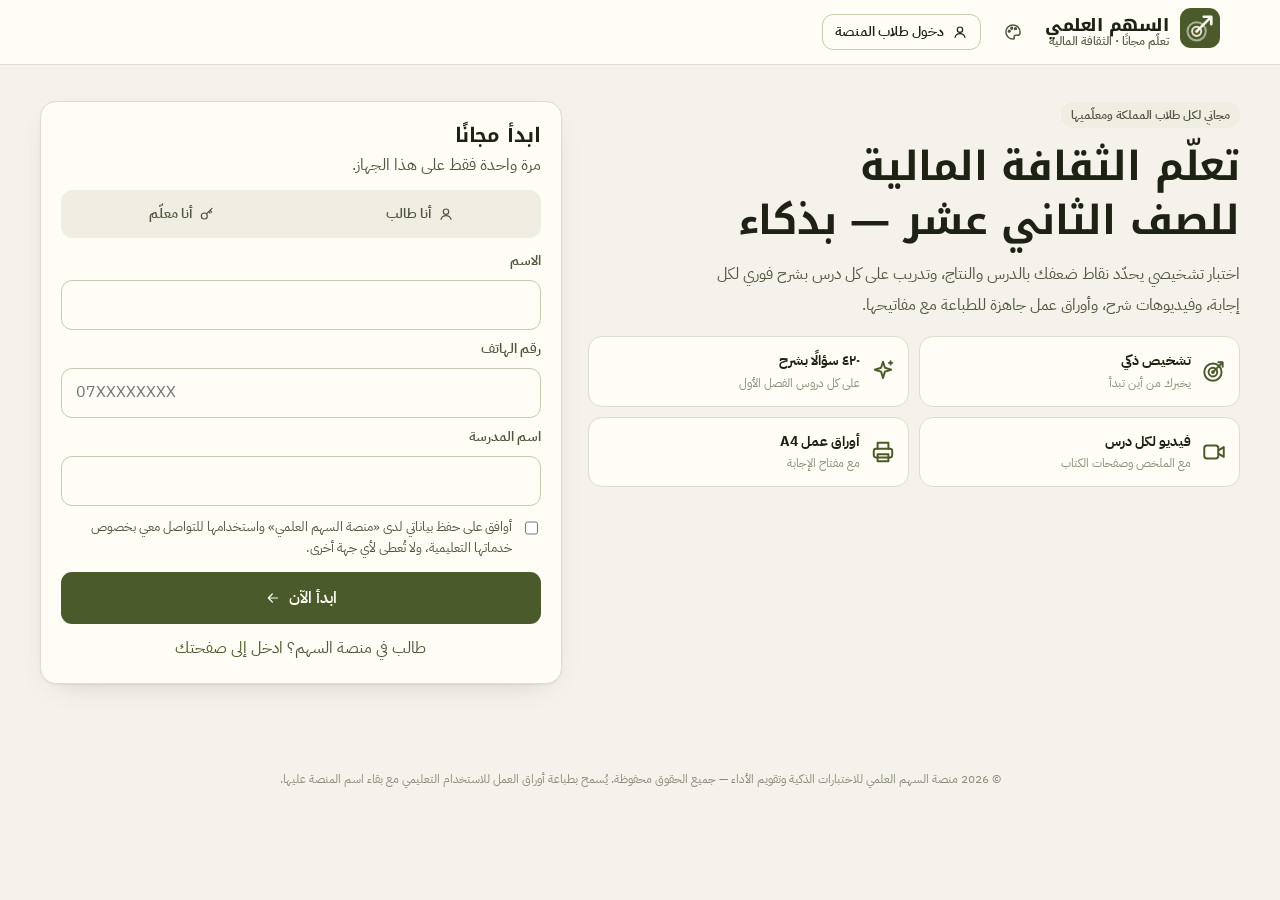
==== learn.html @ 31724e99 "Add files via upload" ====
<!DOCTYPE html>
<html lang="ar" dir="rtl" data-skin="olive">
<head>
<meta charset="utf-8">
<meta http-equiv="Cache-Control" content="no-cache, must-revalidate">
<meta name="viewport" content="width=device-width, initial-scale=1, viewport-fit=cover">
<meta name="theme-color" content="#3d4a22">
<meta name="description" content="تعلّم الثقافة المالية للصف الثاني عشر مجانًا: اختبار تشخيصي ذكي، تدريب على كل درس بشرح فوري، فيديوهات، وأوراق عمل للطباعة — منصة السهم العلمي.">
<title>تعلّم مجانًا — الثقافة المالية | منصة السهم العلمي</title>
<link rel="manifest" href="manifest.webmanifest">
<link rel="icon" href="assets/icon.svg?v=3.9.2" type="image/svg+xml">
<link rel="preconnect" href="https://fonts.googleapis.com">
<link rel="preconnect" href="https://fonts.gstatic.com" crossorigin>
<link href="https://fonts.googleapis.com/css2?family=IBM+Plex+Sans+Arabic:wght@400;500;600;700&family=Noto+Kufi+Arabic:wght@600;700;800&family=Amiri:wght@700&display=swap" rel="stylesheet">
<link rel="stylesheet" href="assets/brand.css?v=3.9.2">
<link rel="stylesheet" href="assets/learn.css?v=3.9.2">
</head>
<body>
  <header class="appbar"><div class="container">
    <a class="brand" href="#" id="lnHome"><span data-logo></span><span class="wm"><b>السهم العلمي</b><span>تعلّم مجانًا · الثقافة المالية</span></span></a>
    <div class="who hide" id="lnWho"><b id="lnName">—</b><span class="pill" id="lnRole"></span></div>
    <button class="iconbtn" id="lnSkin" title="المظهر" aria-label="تغيير المظهر"><i data-ic="palette"></i></button>
    <a class="btn outline sm hide-sm" href="index.html"><i data-ic="user" class="sm"></i>دخول طلاب المنصة</a>
  </div></header>
  <main class="dash container" id="ln"></main>
  <footer class="ln-foot"><div class="container">© <span id="lnYr"></span> منصة السهم العلمي للاختبارات الذكية وتقويم الأداء — جميع الحقوق محفوظة. يُسمح بطباعة أوراق العمل للاستخدام التعليمي مع بقاء اسم المنصة عليها.</div></footer>

<script src="assets/config.js?v=3.9.2"></script>
<script src="assets/icons.js?v=3.9.2"></script>
<script src="assets/common.js?v=3.9.2"></script>
<script src="assets/print-pro.js?v=3.9.2"></script>
<script src="assets/learn-records.js?v=3.9.2"></script>
<script src="assets/learn.js?v=3.9.2"></script>
</body>
</html>
---- assets/brand.css ----
/* =====================================================================
   منصة السهم العلمي للاختبارات الذكية وتقويم الأداء — نظام التصميم
   السمات: white (رسمي أبيض) · navy (كحلي) · olive (زيتي) · night (ليلي)
   ===================================================================== */
:root, :root[data-skin="white"]{
  --bg:#f6f5f1; --bg-2:#efede6; --surface:#ffffff; --surface-2:#f3f1ec; --line:#e3dfd6; --line-2:#d3cec2;
  --ink:#141820; --ink-2:#4b5361; --ink-3:#868d98;
  --accent:#16325a; --accent-2:#22477c; --accent-ink:#ffffff; --accent-soft:#e7ecf4; --accent-line:#c5d1e3;
  --gold:#a3742a; --gold-soft:#f5ecdc;
  --hero:#16325a; --hero-ink:#ffffff; --hero-2:#1f3f6d;
  --ok:#2c6a3b; --ok-bg:#e5f0e6; --warn:#946414; --warn-bg:#f7eedb; --danger:#a1302a; --danger-bg:#f8e6e4;
  --l1:#a1302a; --l1-bg:#f8e6e4; --l2:#946414; --l2-bg:#f7eedb; --l3:#22477c; --l3-bg:#e7ecf4; --l4:#2c6a3b; --l4-bg:#e5f0e6;
  /* جسور لملف app.css القديم */
  --brand:var(--accent); --brand-2:var(--accent-2); --brand-ink:var(--accent-ink); --brand-soft:var(--accent-soft);
  --sh:0 1px 2px rgba(20,24,32,.05), 0 10px 30px -18px rgba(20,24,32,.25);
  --sh-lg:0 24px 60px -24px rgba(20,24,32,.35);
  --r:16px; --r-sm:11px; --r-xs:8px;
  --f-body:"IBM Plex Sans Arabic", system-ui, -apple-system, "Segoe UI", sans-serif;
  --f-disp:"Noto Kufi Arabic", "IBM Plex Sans Arabic", sans-serif;
  --f-serif:"Amiri", "Noto Naskh Arabic", serif;
  --safe-b: env(safe-area-inset-bottom, 0px);
  color-scheme: light;
}
:root[data-skin="navy"]{
  --bg:#f3f0e8; --bg-2:#e9e4d8; --surface:#fffdf8; --surface-2:#f1ece1; --line:#e0d9c8; --line-2:#cfc6b1;
  --ink:#101826; --ink-2:#47505f; --ink-3:#858b93;
  --accent:#0d2340; --accent-2:#173661; --accent-ink:#fffaf0; --accent-soft:#e4e8ef; --accent-line:#c2cad8;
  --gold:#b3842f; --gold-soft:#f4e9d2; --hero:#0d2340; --hero-ink:#fffaf0; --hero-2:#173661;
  --l3:#173661; --l3-bg:#e4e8ef;
}
:root[data-skin="olive"]{
  --bg:#f4f2ea; --bg-2:#ebe8dc; --surface:#fffdf6; --surface-2:#f0ede2; --line:#e1dccb; --line-2:#cec7b1;
  --ink:#1d2214; --ink-2:#51573f; --ink-3:#8a8e7b;
  --accent:#4b5a2a; --accent-2:#5f7135; --accent-ink:#fbfaf2; --accent-soft:#e9ecda; --accent-line:#cdd4b2;
  --gold:#a57a2b; --gold-soft:#f3ead6; --hero:#3d4a22; --hero-ink:#fbfaf2; --hero-2:#4b5a2a;
  --l3:#4b6a8a; --l3-bg:#e6edf3; --l4:#4b5a2a; --l4-bg:#e9ecda;
}
:root[data-skin="night"]{
  --bg:#0e1113; --bg-2:#131719; --surface:#171b1e; --surface-2:#1e2326; --line:#2a3034; --line-2:#363d42;
  --ink:#ebe8e1; --ink-2:#a9a8a0; --ink-3:#73766f;
  --accent:#b9c37f; --accent-2:#cbd396; --accent-ink:#171a0d; --accent-soft:#252a1c; --accent-line:#3c4429;
  --gold:#d2a95b; --gold-soft:#2a2316; --hero:#171b1e; --hero-ink:#ebe8e1; --hero-2:#1e2326;
  --ok:#86c08f; --ok-bg:#16241a; --warn:#e0b45c; --warn-bg:#2a2214; --danger:#e48a80; --danger-bg:#2c1716;
  --l1:#e48a80; --l1-bg:#2c1716; --l2:#e0b45c; --l2-bg:#2a2214; --l3:#8fb3e0; --l3-bg:#162130; --l4:#86c08f; --l4-bg:#16241a;
  --sh:0 1px 2px rgba(0,0,0,.4), 0 10px 30px -18px rgba(0,0,0,.7); --sh-lg:0 24px 60px -24px rgba(0,0,0,.8);
  color-scheme: dark;
}

/* ---------- أساس ---------- */
*{box-sizing:border-box;-webkit-tap-highlight-color:transparent}
html{scroll-behavior:smooth}
html,body{margin:0;padding:0}
body{font-family:var(--f-body);background:var(--bg);color:var(--ink);font-size:15.5px;line-height:1.7;
  overflow-x:hidden;-webkit-font-smoothing:antialiased;text-rendering:optimizeLegibility}
button,input,select,textarea{font:inherit;color:inherit}
button{cursor:pointer;border:0;background:none}
button:disabled{opacity:.55;cursor:not-allowed}
h1,h2,h3,h4{margin:0;line-height:1.35;font-family:var(--f-disp);font-weight:700;letter-spacing:-.005em}
p{margin:0}
a{color:var(--accent);text-decoration:none}
a:hover{text-decoration:underline}
:focus-visible{outline:2.5px solid var(--gold);outline-offset:2px;border-radius:6px}
::selection{background:var(--accent);color:var(--accent-ink)}
.hide{display:none!important}
.mono,.num{font-variant-numeric:tabular-nums;font-feature-settings:"tnum"}
.muted{color:var(--ink-2)} .faint{color:var(--ink-3)} .tiny{font-size:12.5px;color:var(--ink-2)}
.row{display:flex;align-items:center;gap:10px} .wrap{flex-wrap:wrap} .grow{flex:1;min-width:0} .sp{justify-content:space-between}
.stack{display:grid;gap:12px}
.container{width:100%;max-width:1200px;margin-inline:auto;padding-inline:20px}
.ic{width:20px;height:20px;flex:none;stroke:currentColor;fill:none;stroke-width:1.8;stroke-linecap:round;stroke-linejoin:round}
.ic.lg{width:26px;height:26px} .ic.sm{width:16px;height:16px}
.sr{position:absolute;width:1px;height:1px;overflow:hidden;clip:rect(0 0 0 0)}

/* ---------- الشعار ---------- */
.brand{display:flex;align-items:center;gap:11px;color:inherit;text-decoration:none!important}
.brand .mark{width:40px;height:40px;flex:none}
.brand .wm{display:flex;flex-direction:column;line-height:1.2}
.brand .wm b{font-family:var(--f-disp);font-size:17px;font-weight:800;letter-spacing:-.01em}
.brand .wm span{font-size:11.5px;color:var(--ink-2);font-weight:500}
.mark .m-bg{fill:var(--accent)} .mark .m-fg{stroke:var(--accent-ink)} .mark .m-dot{fill:var(--gold)}

/* ---------- أزرار وحقول ---------- */
.btn{display:inline-flex;align-items:center;justify-content:center;gap:8px;min-height:44px;padding:0 18px;border-radius:var(--r-sm);
  font-weight:600;font-size:15px;border:1px solid transparent;transition:background .15s,border-color .15s,transform .08s,box-shadow .15s;
  text-decoration:none!important;white-space:nowrap}
.btn:active:not(:disabled){transform:translateY(1px)}
.btn.primary{background:var(--accent);color:var(--accent-ink)}
.btn.primary:hover:not(:disabled){background:var(--accent-2)}
.btn.gold{background:var(--gold);color:#fff}
.btn.outline{border-color:var(--line-2);background:var(--surface);color:var(--ink)}
.btn.outline:hover{border-color:var(--accent);color:var(--accent)}
.btn.ghost{color:var(--ink-2)} .btn.ghost:hover{background:var(--surface-2);color:var(--ink)}
.btn.danger{background:var(--danger);color:#fff}
.btn.lg{min-height:52px;font-size:16px;padding:0 24px}
.btn.sm{min-height:36px;font-size:13.5px;padding:0 12px}
.btn.block{width:100%}
.btn .spin{width:18px;height:18px;border-radius:50%;border:2px solid currentColor;border-inline-end-color:transparent;animation:spin .7s linear infinite}
@keyframes spin{to{transform:rotate(360deg)}}
.iconbtn{width:40px;height:40px;border-radius:12px;display:grid;place-items:center;color:var(--ink-2);flex:none;border:1px solid transparent}
.iconbtn:hover{background:var(--surface-2);color:var(--ink);border-color:var(--line)}

.field{display:grid;gap:7px}
.field>span,.lbl{font-size:13.5px;font-weight:600;color:var(--ink-2)}
.input{width:100%;min-height:50px;border:1.5px solid var(--line-2);background:var(--surface);border-radius:var(--r-sm);padding:0 14px;
  font-size:16px;transition:border-color .15s, box-shadow .15s;outline:none;appearance:none}
.input:focus{border-color:var(--accent);box-shadow:0 0 0 4px var(--accent-soft)}
.input.bad{border-color:var(--danger);box-shadow:0 0 0 4px var(--danger-bg)}
select.input{background-image:url("data:image/svg+xml,%3Csvg xmlns='http://www.w3.org/2000/svg' width='12' height='12' viewBox='0 0 24 24' fill='none' stroke='%23888' stroke-width='2.5' stroke-linecap='round'%3E%3Cpath d='m6 9 6 6 6-6'/%3E%3C/svg%3E");
  background-position:left 12px center;background-repeat:no-repeat;padding-left:30px}
.err{background:var(--danger-bg);color:var(--danger);border-radius:var(--r-sm);padding:10px 14px;font-size:14px;font-weight:500;display:flex;gap:8px;align-items:flex-start}

.card{background:var(--surface);border:1px solid var(--line);border-radius:var(--r);box-shadow:var(--sh)}
.card.pad{padding:20px}
.pill{display:inline-flex;align-items:center;gap:6px;font-size:12px;font-weight:600;border-radius:999px;padding:3px 10px;background:var(--surface-2);color:var(--ink-2);white-space:nowrap}
.pill.open{background:var(--ok-bg);color:var(--ok)} .pill.open::before{content:"";width:7px;height:7px;border-radius:50%;background:currentColor;animation:pulse 1.6s infinite}
.pill.soon{background:var(--accent-soft);color:var(--accent)} .pill.ended{background:var(--surface-2);color:var(--ink-3)}
.pill.warn{background:var(--warn-bg);color:var(--warn)}
@keyframes pulse{0%,100%{opacity:1}50%{opacity:.35}}
.bar{height:7px;border-radius:99px;background:var(--surface-2);overflow:hidden}
.bar>i{display:block;height:100%;background:var(--accent);border-radius:inherit;transition:width .5s cubic-bezier(.2,.8,.2,1)}
.eyebrow{display:inline-flex;align-items:center;gap:8px;font-size:12.5px;font-weight:700;letter-spacing:.02em;color:var(--gold);text-transform:none}
.eyebrow::before{content:"";width:18px;height:2px;background:currentColor}

/* ---------- شريط الموقع ---------- */
.site-nav{position:sticky;top:0;z-index:60;background:color-mix(in srgb,var(--bg) 86%,transparent);
  backdrop-filter:saturate(1.4) blur(12px);-webkit-backdrop-filter:saturate(1.4) blur(12px);border-bottom:1px solid transparent;transition:border-color .2s}
.site-nav.scrolled{border-bottom-color:var(--line)}
.site-nav .container{display:flex;align-items:center;gap:18px;height:70px}
.site-nav nav{display:flex;gap:4px;margin-inline-start:18px}
.site-nav nav a{color:var(--ink-2);font-weight:500;font-size:14.5px;padding:8px 12px;border-radius:9px;text-decoration:none}
.site-nav nav a:hover{color:var(--ink);background:var(--surface-2)}
.site-nav .end{margin-inline-start:auto;display:flex;align-items:center;gap:8px}
@media (max-width:860px){.site-nav nav{display:none}.site-nav .hide-sm{display:none}}

/* ---------- البطل ---------- */
.hero{position:relative;overflow:hidden;padding:56px 0 72px}
.hero::before{content:"";position:absolute;inset:0;pointer-events:none;
  background-image:linear-gradient(var(--line) 1px,transparent 1px),linear-gradient(90deg,var(--line) 1px,transparent 1px);
  background-size:56px 56px;mask-image:radial-gradient(ellipse 70% 60% at 70% 30%,#000 30%,transparent 75%);
  -webkit-mask-image:radial-gradient(ellipse 70% 60% at 70% 30%,#000 30%,transparent 75%);opacity:.7}
.hero .container{position:relative;display:grid;grid-template-columns:1.12fr .88fr;gap:56px;align-items:center}
.hero h1{font-size:clamp(30px,4.4vw,52px);line-height:1.22;font-weight:800;margin:14px 0 18px}
.hero h1 em{font-style:normal;color:var(--accent);position:relative;white-space:nowrap}
.hero h1 em::after{content:"";position:absolute;inset-inline:0;bottom:.06em;height:.22em;background:var(--gold-soft);z-index:-1;border-radius:3px}
.hero .lead{font-size:17.5px;color:var(--ink-2);max-width:560px;line-height:1.85}
.hero .trust{display:flex;flex-wrap:wrap;gap:10px 22px;margin-top:28px}
.hero .trust div{display:flex;align-items:center;gap:9px;font-size:14px;font-weight:600;color:var(--ink)}
.hero .trust .ic{color:var(--gold)}
.hero .cta{display:flex;gap:10px;flex-wrap:wrap;margin-top:30px}
@media (max-width:960px){.hero .container{grid-template-columns:1fr;gap:36px}.hero{padding:28px 0 48px}}

/* ---------- بوابة الدخول ---------- */
.portal{position:relative;background:var(--surface);border:1px solid var(--line);border-radius:22px;box-shadow:var(--sh-lg);padding:28px;overflow:hidden}
.portal::before{content:"";position:absolute;inset-inline:0;top:0;height:4px;background:linear-gradient(90deg,var(--accent) 0 70%,var(--gold) 70% 100%)}
.portal .p-head{display:flex;align-items:center;gap:12px;margin-bottom:20px}
.portal .p-head .badge{width:46px;height:46px;border-radius:13px;display:grid;place-items:center;background:var(--accent-soft);color:var(--accent)}
.portal h2{font-size:21px}
.portal form{display:grid;gap:16px}
.seg{display:grid;grid-template-columns:1fr 1fr;background:var(--surface-2);border-radius:12px;padding:4px;gap:4px;margin-bottom:20px}
.seg a,.seg button{display:flex;align-items:center;justify-content:center;gap:7px;min-height:40px;border-radius:9px;font-weight:600;font-size:14px;color:var(--ink-2);text-decoration:none!important}
.seg .on{background:var(--surface);color:var(--ink);box-shadow:var(--sh)}
.nid-wrap{position:relative}
.nid-wrap .input{font-size:21px;letter-spacing:.14em;text-align:center;font-weight:600;padding-inline:48px}
.nid-wrap .count{position:absolute;inset-inline-start:12px;top:50%;transform:translateY(-50%);font-size:12px;font-weight:700;color:var(--ink-3);
  background:var(--surface-2);border-radius:8px;padding:3px 7px}
.nid-wrap .tick{position:absolute;inset-inline-end:14px;top:50%;transform:translateY(-50%) scale(.6);opacity:0;color:var(--ok);transition:.2s}
.nid-wrap.full .tick{opacity:1;transform:translateY(-50%) scale(1)}
.nid-wrap.full .count{color:var(--ok);background:var(--ok-bg)}
.dob{display:grid;grid-template-columns:.8fr 1.5fr 1fr;gap:8px}
.check{display:flex;align-items:center;gap:9px;font-size:14px;color:var(--ink-2);cursor:pointer;user-select:none}
.check input{width:18px;height:18px;accent-color:var(--accent)}
.shake{animation:shake .42s}
@keyframes shake{20%,60%{transform:translateX(-7px)}40%,80%{transform:translateX(7px)}}
.welcome{text-align:center;padding:26px 6px}
.welcome .ok{width:72px;height:72px;border-radius:50%;margin:0 auto 14px;display:grid;place-items:center;background:var(--ok-bg);color:var(--ok);animation:pop .45s cubic-bezier(.2,1.4,.4,1)}
@keyframes pop{from{transform:scale(.4);opacity:0}}
.step-dots{display:flex;gap:6px;justify-content:center;margin-top:16px}
.step-dots i{width:22px;height:4px;border-radius:9px;background:var(--line-2)} .step-dots i.on{background:var(--accent)}

/* ---------- أقسام الموقع ---------- */
.sec{padding:76px 0}
.sec.alt{background:var(--bg-2);border-block:1px solid var(--line)}
.sec-head{max-width:640px;margin-bottom:38px}
.sec-head h2{font-size:clamp(24px,3vw,34px);margin:10px 0 10px}
.sec-head p{color:var(--ink-2);font-size:16.5px}
.steps{display:grid;grid-template-columns:repeat(3,1fr);gap:18px;counter-reset:st}
.steps .card{padding:24px;position:relative}
.steps .card::before{counter-increment:st;content:counter(st,arabic-indic);font-family:var(--f-disp);font-weight:800;font-size:44px;line-height:1;color:var(--accent-soft);
  position:absolute;inset-inline-end:20px;top:16px}
.steps h3{font-size:17px;margin:14px 0 6px} .steps p{color:var(--ink-2);font-size:14.5px}
.feat{display:grid;grid-template-columns:repeat(3,1fr);gap:1px;background:var(--line);border:1px solid var(--line);border-radius:var(--r);overflow:hidden}
.feat>div{background:var(--surface);padding:26px}
.feat h3{font-size:16.5px;margin:14px 0 6px} .feat p{color:var(--ink-2);font-size:14.5px}
.ibox{width:44px;height:44px;border-radius:12px;display:grid;place-items:center;background:var(--accent-soft);color:var(--accent)}
.ibox.gold{background:var(--gold-soft);color:var(--gold)}
@media (max-width:900px){.steps,.feat{grid-template-columns:1fr}}
.band{background:var(--hero);color:var(--hero-ink);border-radius:24px;padding:44px;display:grid;grid-template-columns:1.3fr .7fr;gap:30px;align-items:center;position:relative;overflow:hidden}
.band::after{content:"";position:absolute;inset-inline-start:-80px;bottom:-120px;width:340px;height:340px;border-radius:50%;border:1.5px solid color-mix(in srgb,var(--hero-ink) 18%,transparent);
  box-shadow:0 0 0 46px color-mix(in srgb,var(--hero-ink) 5%,transparent),0 0 0 92px color-mix(in srgb,var(--hero-ink) 3%,transparent)}
.band h2{font-size:clamp(22px,2.6vw,30px);color:var(--hero-ink)}
.band p{opacity:.82;margin-top:10px}
.band ul{list-style:none;padding:0;margin:18px 0 0;display:grid;gap:8px;grid-template-columns:1fr 1fr}
.band li{display:flex;gap:8px;align-items:center;font-size:14.5px}
.band li .ic{color:var(--gold)}
.band .btn{position:relative;z-index:1}
@media (max-width:860px){.band{grid-template-columns:1fr;padding:30px}.band ul{grid-template-columns:1fr}}
.site-foot{padding:40px 0 calc(28px + var(--safe-b));border-top:1px solid var(--line);margin-top:76px}
.site-foot .container{display:flex;flex-wrap:wrap;gap:20px 40px;align-items:flex-start;justify-content:space-between}
.site-foot .cols{display:flex;gap:44px;flex-wrap:wrap;font-size:14px}
.site-foot .cols b{display:block;font-size:13px;color:var(--ink-3);margin-bottom:8px;font-weight:600}
.site-foot .cols a,.site-foot .cols span{display:block;color:var(--ink-2);margin-bottom:4px}
.site-foot .copy{width:100%;font-size:12.5px;color:var(--ink-3);border-top:1px solid var(--line);padding-top:16px;margin-top:6px}

/* ---------- لوحة الطالب ---------- */
.appbar{position:sticky;top:0;z-index:50;background:var(--surface);border-bottom:1px solid var(--line)}
.appbar .container{display:flex;align-items:center;gap:12px;height:64px}
.appbar .who{display:flex;align-items:center;gap:10px;margin-inline-start:auto;padding:5px 6px 5px 12px;border-radius:999px;border:1px solid var(--line)}
.avatar{width:32px;height:32px;border-radius:50%;display:grid;place-items:center;background:var(--accent);color:var(--accent-ink);font-weight:700;font-family:var(--f-disp);font-size:14px}
.appbar .who b{font-size:14px;max-width:180px;overflow:hidden;text-overflow:ellipsis;white-space:nowrap}
@media (max-width:640px){.appbar .who b{display:none}.appbar .who{padding:4px}}
.dash{padding:26px 0 calc(60px + var(--safe-b))}
.greet{background:var(--hero);color:var(--hero-ink);border-radius:22px;padding:28px;position:relative;overflow:hidden}
.greet::after{content:"";position:absolute;inset-inline-start:-60px;top:-90px;width:300px;height:300px;border-radius:50%;
  border:1.5px solid color-mix(in srgb,var(--hero-ink) 16%,transparent);box-shadow:0 0 0 40px color-mix(in srgb,var(--hero-ink) 4%,transparent)}
.greet h1{font-size:clamp(22px,3vw,30px);color:var(--hero-ink)}
.greet .sub{opacity:.8;margin-top:4px;font-size:14.5px}
.kpis{display:grid;grid-template-columns:repeat(4,1fr);gap:12px;margin-top:22px;position:relative;z-index:1}
.kpi{background:color-mix(in srgb,var(--hero-ink) 9%,transparent);border:1px solid color-mix(in srgb,var(--hero-ink) 14%,transparent);border-radius:14px;padding:14px}
.kpi b{display:block;font-family:var(--f-disp);font-size:24px;line-height:1.2}
.kpi span{font-size:12.5px;opacity:.78}
@media (max-width:720px){.kpis{grid-template-columns:1fr 1fr}}
.spot{margin-top:18px;display:grid;grid-template-columns:auto 1fr auto;gap:18px;align-items:center;padding:20px 22px;border-radius:18px;
  background:var(--surface);border:1.5px solid var(--accent);box-shadow:var(--sh)}
.spot .ibox{width:52px;height:52px}
.spot h3{font-size:18px} .spot .meta{display:flex;flex-wrap:wrap;gap:6px 14px;font-size:13.5px;color:var(--ink-2);margin-top:4px}
.spot .cd{font-family:var(--f-disp);font-weight:700;color:var(--accent)}
@media (max-width:640px){.spot{grid-template-columns:1fr}.spot .ibox{display:none}}
.smart{margin-top:18px;display:flex;gap:14px;align-items:flex-start;background:var(--gold-soft);border:1px solid color-mix(in srgb,var(--gold) 30%,transparent);
  border-radius:16px;padding:16px 18px;font-size:14.5px}
.smart .ic{color:var(--gold);margin-top:3px}
.smart b{font-family:var(--f-disp)}
.tiles{display:grid;grid-template-columns:repeat(3,1fr);gap:14px;margin-top:22px}
.tile{text-align:start;background:var(--surface);border:1px solid var(--line);border-radius:18px;padding:20px;display:grid;gap:12px;
  transition:border-color .15s,transform .15s,box-shadow .15s;position:relative;min-height:150px;align-content:start}
.tile:hover{border-color:var(--accent-line);transform:translateY(-2px);box-shadow:var(--sh-lg)}
.tile h3{font-size:16.5px}
.tile p{font-size:13.5px;color:var(--ink-2)}
.tile .cnt{position:absolute;inset-inline-end:18px;top:18px;font-family:var(--f-disp);font-weight:800;font-size:26px;color:var(--ink-3)}
.tile .cnt.hot{color:var(--accent)}
.tile .go{position:absolute;inset-inline-end:18px;bottom:16px;color:var(--ink-3);transition:transform .15s}
.tile:hover .go{transform:translateX(-4px);color:var(--accent)}
@media (max-width:860px){.tiles{grid-template-columns:1fr 1fr}}
@media (max-width:600px){.tiles{gap:10px}.tile{min-height:0;padding:16px;gap:10px}.tile p{font-size:12.5px}.tile h3{font-size:15px}.tile .cnt{font-size:20px;top:14px;inset-inline-end:14px}
  .tile .go{display:none}.hero .lead{font-size:15.5px}.hero .trust{display:none}.dob .input{padding-inline:10px 24px;font-size:15px;background-position:left 8px center}
  .appbar .brand .wm{display:none}.greet{padding:22px}.portal{padding:22px}.sec{padding:52px 0}}
.crumb{display:flex;align-items:center;gap:10px;margin-bottom:18px}
.crumb h2{font-size:22px}
.panel-grid{display:grid;grid-template-columns:repeat(2,1fr);gap:14px}
@media (max-width:760px){.panel-grid{grid-template-columns:1fr}}
.xcard{padding:18px;display:grid;gap:10px}
.xcard .ttl{font-weight:700;font-size:16px;font-family:var(--f-disp)}
.xcard .meta{display:flex;flex-wrap:wrap;gap:6px 14px;font-size:13px;color:var(--ink-2)}
.xcard .meta span{display:inline-flex;align-items:center;gap:5px}
.empty{text-align:center;padding:40px 20px;color:var(--ink-2)}
.empty .ibox{margin:0 auto 12px}
.list{display:grid}
.list .li{display:grid;grid-template-columns:1fr auto;gap:6px 14px;align-items:center;padding:14px 18px;border-bottom:1px solid var(--line)}
.list .li:last-child{border-bottom:0}
.score{font-family:var(--f-disp);font-weight:700;font-size:17px}
.unit{border:1px solid var(--line);border-radius:16px;background:var(--surface);overflow:hidden}
.unit+.unit{margin-top:12px}
.unit summary{list-style:none;cursor:pointer;padding:16px 18px;display:flex;align-items:center;gap:12px}
.unit summary::-webkit-details-marker{display:none}
.unit summary h3{font-size:16px}
.unit[open] summary{border-bottom:1px solid var(--line)}
.unit .oc{display:grid;grid-template-columns:auto 1fr auto;gap:12px;align-items:center;padding:12px 18px;border-bottom:1px solid var(--line);font-size:14px}
.unit .oc:last-child{border-bottom:0}
.lbl-chip{font-size:11.5px;font-weight:700;color:var(--ink-3);background:var(--surface-2);border-radius:7px;padding:2px 7px;font-family:var(--f-body)}
.lv{display:inline-grid;place-items:center;min-width:76px;font-size:12px;font-weight:700;border-radius:8px;padding:4px 8px}
.lv1{background:var(--l1-bg);color:var(--l1)} .lv2{background:var(--l2-bg);color:var(--l2)} .lv3{background:var(--l3-bg);color:var(--l3)} .lv4{background:var(--l4-bg);color:var(--l4)}
.lv0{background:var(--surface-2);color:var(--ink-3)}
.dist{display:flex;height:10px;border-radius:99px;overflow:hidden;background:var(--surface-2);min-width:120px}
.dist i{height:100%} .dist .d1{background:var(--l1)} .dist .d2{background:var(--l2)} .dist .d3{background:var(--l3)} .dist .d4{background:var(--l4)}
.kv{display:grid;grid-template-columns:auto 1fr;gap:10px 22px;font-size:14.5px}
.kv dt{color:var(--ink-3)} .kv dd{margin:0;font-weight:600}
.timeline{position:relative;padding-inline-start:22px}
.timeline::before{content:"";position:absolute;inset-inline-start:6px;top:6px;bottom:6px;width:2px;background:var(--line)}
.timeline .ev{position:relative;padding:0 0 18px}
.timeline .ev::before{content:"";position:absolute;inset-inline-start:-21px;top:7px;width:12px;height:12px;border-radius:50%;background:var(--surface);border:2.5px solid var(--accent)}

/* ---------- السمات ---------- */
.skins{display:grid;grid-template-columns:repeat(2,1fr);gap:10px}
.skin{border:1.5px solid var(--line);border-radius:14px;padding:12px;text-align:start;display:grid;gap:8px;background:var(--surface)}
.skin.on{border-color:var(--accent);box-shadow:0 0 0 3px var(--accent-soft)}
.skin .sw{display:flex;gap:5px} .skin .sw i{width:22px;height:22px;border-radius:7px;border:1px solid rgba(0,0,0,.08)}
.skin b{font-size:14px}

/* ---------- الاختبار ---------- */
.exam-top{position:sticky;top:0;z-index:50;background:var(--surface);border-bottom:1px solid var(--line);padding:10px 0 0}
.exam-top .container{display:flex;align-items:center;gap:14px}
.timer{font-family:var(--f-disp);font-weight:800;font-size:20px;padding:6px 14px;border-radius:12px;background:var(--accent-soft);color:var(--accent);min-width:96px;text-align:center}
.timer.low{background:var(--danger-bg);color:var(--danger);animation:pulse 1s infinite}
.exam-top .bar{height:4px;border-radius:0;margin-top:10px}
.exam-main{max-width:820px;margin-inline:auto;padding:22px 20px calc(60px + var(--safe-b))}
.qcard{padding:26px}
.qnum{font-size:13px;font-weight:700;color:var(--gold);margin-bottom:8px}
.stem{font-size:18.5px;line-height:1.95;font-weight:500;white-space:pre-wrap}
.qimg{max-width:100%;border-radius:12px;margin-top:14px;border:1px solid var(--line)}
.opts{display:grid;gap:10px;margin-top:20px}
.opt{display:flex;gap:14px;align-items:flex-start;text-align:start;padding:14px 16px;border-radius:14px;border:1.5px solid var(--line);background:var(--surface);
  font-size:16px;line-height:1.8;transition:border-color .12s,background .12s;white-space:pre-wrap}
.opt:hover{border-color:var(--accent-line);background:var(--surface-2)}
.opt .L{flex:none;width:32px;height:32px;border-radius:10px;display:grid;place-items:center;font-weight:700;background:var(--surface-2);color:var(--ink-2);font-family:var(--f-disp)}
.opt[aria-checked="true"]{border-color:var(--accent);background:var(--accent-soft)}
.opt[aria-checked="true"] .L{background:var(--accent);color:var(--accent-ink)}
.qnav{display:grid;grid-template-columns:repeat(auto-fill,minmax(42px,1fr));gap:7px}
.qnav button{height:42px;border-radius:10px;border:1.5px solid var(--line);font-weight:600;font-size:14px;background:var(--surface);position:relative}
.qnav .done{background:var(--accent);border-color:var(--accent);color:var(--accent-ink)}
.qnav .cur{box-shadow:0 0 0 3px var(--gold-soft);border-color:var(--gold)}
.qnav .flag::after{content:"";position:absolute;top:4px;inset-inline-end:4px;width:7px;height:7px;border-radius:50%;background:var(--gold)}
.noselect{-webkit-user-select:none;user-select:none;-webkit-touch-callout:none}
.lock{position:fixed;inset:0;z-index:200;background:color-mix(in srgb,var(--bg) 96%,transparent);display:grid;place-items:center;text-align:center;padding:24px}
.lock>div{max-width:420px}
.score-ring{--p:0;width:150px;height:150px;border-radius:50%;margin:6px auto 14px;display:grid;place-items:center;
  background:conic-gradient(var(--accent) calc(var(--p)*1%),var(--surface-2) 0)}
.score-ring>div{width:118px;height:118px;border-radius:50%;background:var(--surface);display:grid;place-items:center;text-align:center}
.score-ring b{font-family:var(--f-disp);font-size:26px;display:block}

/* ---------- منبثقات وإشعارات (common.js) ---------- */
.scrim{position:fixed;inset:0;background:rgba(10,14,20,.42);opacity:0;pointer-events:none;transition:opacity .2s;z-index:90}
.scrim.on{opacity:1;pointer-events:auto}
.sheet{position:fixed;z-index:100;inset-inline:0;bottom:0;max-height:88vh;overflow:auto;background:var(--surface);border-radius:22px 22px 0 0;
  padding:26px 22px calc(22px + var(--safe-b));transform:translateY(105%);transition:transform .28s cubic-bezier(.2,.8,.2,1);box-shadow:var(--sh-lg)}
.sheet.on{transform:none}
@media (min-width:720px){.sheet{inset-inline:auto;left:50%;bottom:auto;top:50%;width:520px;border-radius:20px;transform:translate(-50%,-46%) scale(.97);opacity:0;pointer-events:none;
  transition:transform .2s,opacity .2s}.sheet.on{transform:translate(-50%,-50%);opacity:1;pointer-events:auto}.sheet.wide{width:min(860px,94vw)}}
.sheet h3{font-size:19px;margin-bottom:10px}
.sheet .close{position:absolute;top:14px;inset-inline-end:14px;width:36px;height:36px;border-radius:10px;color:var(--ink-2)}
.sheet .close:hover{background:var(--surface-2)}
.toast{position:fixed;z-index:300;left:50%;bottom:calc(24px + var(--safe-b));transform:translate(-50%,20px);opacity:0;pointer-events:none;
  background:var(--ink);color:var(--bg);padding:12px 18px;border-radius:12px;font-size:14.5px;font-weight:500;transition:.22s;max-width:92vw;box-shadow:var(--sh-lg)}
.toast.on{opacity:1;transform:translate(-50%,0)} .toast.err{background:var(--danger);color:#fff}

.reveal{opacity:0;transform:translateY(14px);transition:opacity .6s ease,transform .6s ease}
.reveal.in{opacity:1;transform:none}
@media (prefers-reduced-motion:reduce){*{animation:none!important;transition:none!important}.reveal{opacity:1;transform:none}}
@media (max-width:960px){.hero .portal{order:-1}.hero h1{font-size:28px;margin:10px 0 12px}}
@media (max-width:600px){.site-nav .brand .wm span{display:none}.site-nav .container{height:62px}}

/* ---------- حماية الاختبار ---------- */
.gbar{display:flex;align-items:center;gap:8px;justify-content:center;font-size:12.5px;font-weight:600;color:var(--gold);background:var(--gold-soft);padding:6px 12px;text-align:center}
.gbar .ic{flex:none}
.wmark{position:fixed;inset:0;z-index:40;pointer-events:none;display:flex;flex-wrap:wrap;align-content:space-around;justify-content:space-around;gap:40px 60px;
  transform:rotate(-24deg) scale(1.4);opacity:.075;overflow:hidden;user-select:none}
.wmark span{font-family:var(--f-disp);font-weight:800;font-size:17px;color:var(--ink);white-space:nowrap}
.gwarn{position:fixed;z-index:120;top:16px;left:50%;transform:translate(-50%,-140%);transition:transform .25s cubic-bezier(.2,.8,.2,1);background:var(--danger);color:#fff;
  border-radius:14px;padding:12px 18px;display:flex;align-items:center;gap:10px;box-shadow:var(--sh-lg);max-width:92vw}
.gwarn.on{transform:translate(-50%,0)}
.gwarn span{font-size:12.5px;opacity:.85}
body.guarded #vExam{-webkit-user-select:none;user-select:none;-webkit-touch-callout:none}
body.guarded.veiled #vExam .exam-main{filter:blur(14px);transition:filter .1s}
@media print{body.guarded *{visibility:hidden!important}body.guarded::after{content:"الطباعة ممنوعة أثناء الاختبار";visibility:visible;position:fixed;inset:0;display:grid;place-items:center;font-size:28px}}
.sheet{visibility:hidden;transition:transform .28s cubic-bezier(.2,.8,.2,1),opacity .2s,visibility 0s linear .3s}
.sheet.on{visibility:visible;transition-delay:0s}

/* ===== نتائجي وسلوكي (صفحة الطالب) ===== */
.mks{display:grid;grid-template-columns:repeat(4,1fr);gap:10px}
.mk{background:var(--surface-2);border-radius:14px;padding:12px;display:grid;gap:2px;text-align:center}
.mk span{font-size:12.5px;color:var(--ink-2);font-weight:600}.mk b{font-size:24px;font-family:var(--f-disp)}.mk small{font-size:11.5px;color:var(--ink-3)}
.mk em{font-style:normal;font-size:11.5px;color:var(--accent);font-weight:600}
@media (max-width:640px){.mks{grid-template-columns:1fr 1fr}}
.tcard{text-align:start;cursor:pointer;font:inherit;color:inherit;width:100%}
.tcard:hover,.bcard:hover{border-color:var(--accent)}
.bgrid{display:grid;grid-template-columns:repeat(4,1fr);gap:12px}
@media (max-width:760px){.bgrid{grid-template-columns:1fr 1fr}}
.bcard{background:var(--surface);border:1px solid var(--line);border-radius:16px;padding:16px;display:grid;gap:6px;justify-items:start;cursor:pointer;font:inherit;color:inherit;text-align:start}
.bcard b{font-size:26px;font-family:var(--f-disp)}.bcard span{font-size:13px;color:var(--ink-2);font-weight:600}
.bcard.ok .ibox{background:#e7f4ea;color:#1d6b33}.bcard.bad .ibox{background:#fbe9e9;color:#a12a2a}.bcard.warn .ibox{background:#fdf2dc;color:#8a5a00}
/* جداول وملاحظات في صفحة الطالب */
.tw{overflow:auto;border:1px solid var(--line);border-radius:14px;background:var(--surface);max-width:100%}
table.t{width:100%;border-collapse:separate;border-spacing:0;font-size:14px}
table.t th{position:sticky;top:0;background:var(--surface-2);color:var(--ink-2);font-weight:700;font-size:12.5px;text-align:start;padding:10px 12px;border-bottom:1px solid var(--line);white-space:nowrap;z-index:2}
table.t td{padding:9px 12px;border-bottom:1px solid var(--line);vertical-align:middle}
table.t tr:last-child td{border-bottom:0}
table.t tbody tr:hover td{background:color-mix(in srgb,var(--accent-soft) 45%,transparent)}
table.t .num{text-align:center;font-variant-numeric:tabular-nums}
.note{font-size:12.5px;color:var(--ink-2);background:var(--surface-2);border-radius:12px;padding:10px 12px;line-height:1.7}

/* ===== بطاقات العلامات في الواجهة + التوصيات ===== */
.mkpi{font:inherit;color:inherit;text-align:start;cursor:pointer;display:grid;gap:2px}
.mkpi span{font-size:12.5px;opacity:.85}.mkpi b{font-size:26px}.mkpi small{font-size:11.5px;opacity:.8}
.kpis.sm{margin-top:10px}.kpis.sm .kpi{padding:10px 14px}.kpis.sm .kpi b{font-size:18px}
.smart .grow{min-width:0}
.tshort{margin:6px 0 0;padding-inline-start:18px;display:grid;gap:4px}
.tip{border-inline-start:4px solid var(--line-2)}
.tip.urgent{border-inline-start-color:#c0392b}.tip.study{border-inline-start-color:#d68910}.tip.improve{border-inline-start-color:var(--accent)}
.tip.behavior{border-inline-start-color:#7d5ba6}.tip.keep{border-inline-start-color:#1e8449}
.tipo{background:var(--surface-2);border-radius:12px;padding:10px 12px}
.tsteps{margin:0;padding-inline-start:20px;display:grid;gap:4px;font-size:13.5px;line-height:1.8}

/* ===== صورة الطالب ===== */
.av-img{border-radius:50%;object-fit:cover;flex:none;border:2px solid var(--surface);box-shadow:0 0 0 2px var(--accent-line);background:var(--surface-2)}
.avatar.has-ph{padding:0;overflow:hidden;background:none}.avatar.has-ph img{width:100%;height:100%;object-fit:cover;border-radius:50%}

/* ===== ترتيبي: الأيقونة والميداليات ===== */
.rankw{position:relative;display:block;width:100%;text-align:start;margin-top:18px;padding:16px 18px 18px;border-radius:20px;border:1px solid var(--line);
  background:var(--surface);box-shadow:var(--sh);overflow:hidden;cursor:pointer;color:inherit;font:inherit}
.rankw.is-top{border-color:#f2c94c;background:radial-gradient(120% 90% at 50% 0%,rgba(251,191,36,.20),transparent 60%),var(--surface)}
.rankw-h{display:flex;align-items:center;gap:12px;position:relative;z-index:1}.rankw-h b{display:block;font-size:15.5px}.rankw-h .go{color:var(--ink-3)}
.rk-pair{display:grid;grid-template-columns:1fr 1fr;gap:12px;margin-top:14px;position:relative;z-index:1}
.rk-pair .rk{display:grid;justify-items:center;gap:6px;text-align:center}
.rk-t{font-size:12.5px;font-weight:700;color:var(--ink-2)}
.rk-disc{position:relative;width:128px;height:128px;border-radius:50%;display:grid;place-items:center;align-content:center;gap:1px;color:#fff;
  background:var(--rk-bg);box-shadow:inset 0 2px 6px rgba(255,255,255,.45),inset 0 -8px 18px rgba(0,0,0,.22),0 10px 24px -10px rgba(0,0,0,.45);
  text-shadow:0 1px 2px rgba(0,0,0,.35)}
.rk-disc::before{content:"";position:absolute;inset:7px;border-radius:50%;border:2px dashed rgba(255,255,255,.45)}
.rk.m1 .rk-disc,.rk.m2 .rk-disc{color:#3a2a06;text-shadow:0 1px 0 rgba(255,255,255,.55)}.rk.m2 .rk-disc{color:#1e293b}
.rk-row{display:flex;align-items:center;gap:4px;direction:ltr}
.rk-n{font-family:var(--f-disp);font-size:40px;line-height:1;font-weight:800}
.rk-o{font-size:12px;font-weight:700;max-width:112px;line-height:1.35}
.rk-disc small{font-size:10.5px;opacity:.9}
.rk-ic{display:grid;place-items:center}
.rk-up{font-style:normal;font-size:12px;font-weight:700;color:var(--ok);background:var(--ok-bg);border-radius:999px;padding:3px 10px}
.rk-star{width:26px;height:26px;flex:none;animation:rkSpin 3.2s linear infinite;filter:drop-shadow(0 0 6px rgba(251,191,36,.9))}
.rk.is-top .rk-disc{animation:rkGlow 2.4s ease-in-out infinite}
@keyframes rkSpin{to{transform:rotate(360deg)}}
@keyframes rkGlow{50%{box-shadow:inset 0 2px 6px rgba(255,255,255,.5),inset 0 -8px 18px rgba(0,0,0,.2),0 0 0 6px rgba(251,191,36,.25),0 0 30px 6px rgba(251,191,36,.45)}}
.rk-pair.big .rk-disc{width:150px;height:150px}.rk-pair.big .rk-n{font-size:48px}
@media (max-width:420px){.rk-disc{width:112px;height:112px}.rk-n{font-size:34px}.rk-pair.big .rk-disc{width:128px;height:128px}}

/* احتفالات التتويج المستمرة */
.confetti{position:absolute;left:50%;top:45%;width:0;height:0;pointer-events:none;z-index:0}
.confetti i{position:absolute;width:var(--w);height:calc(var(--w) * 1.6);background:var(--c);border-radius:2px;opacity:0;
  animation:cfBurst 2.6s cubic-bezier(.15,.7,.35,1) var(--d) infinite}
@keyframes cfBurst{0%{opacity:0;transform:translate(0,0) rotate(0) scale(.4)}8%{opacity:1}
  60%{opacity:1;transform:translate(var(--x),var(--y)) rotate(var(--r)) scale(1)}
  100%{opacity:0;transform:translate(calc(var(--x) * 1.15),calc(var(--y) + 90px)) rotate(calc(var(--r) * 1.5)) scale(.9)}}
.rk-disc .confetti{top:50%}

/* بطاقة الشرف */
.honor{position:relative;border-radius:24px;padding:4px;background:linear-gradient(135deg,#fde68a,#d4a017 30%,#fff3c4 50%,#b8860b 75%,#fde68a);box-shadow:var(--sh-lg);overflow:hidden}
.honor-in{position:relative;z-index:1;border-radius:20px;padding:30px 20px 22px;text-align:center;
  background:radial-gradient(110% 70% at 50% 0%,rgba(251,191,36,.18),transparent 65%),var(--surface)}
.honor .confetti{top:30%;z-index:2}
.honor-rib{display:inline-block;font-family:var(--f-serif);font-size:26px;font-weight:700;color:#7c4a03;padding:4px 26px;margin-bottom:14px;
  background:linear-gradient(90deg,transparent,#fde68a 15%,#fbbf24 50%,#fde68a 85%,transparent);border-radius:6px}
.honor-ph{display:grid;place-items:center;margin-bottom:10px}.honor-ph .av-img,.honor-ph .avatar{box-shadow:0 0 0 4px #fbbf24,0 0 0 8px rgba(251,191,36,.25)}
.honor h2{font-family:var(--f-serif);font-size:28px;margin:4px 0 2px}
.honor-ranks{display:flex;flex-wrap:wrap;justify-content:center;gap:8px;margin:14px 0 4px}
.hr-chip{display:inline-flex;align-items:center;gap:6px;font-weight:700;font-size:14px;padding:6px 14px;border-radius:999px;background:var(--gold-soft);color:var(--gold);border:1px solid #f2c94c}
.hr-chip .rk-star{width:20px;height:20px}
.honor blockquote,.motiv blockquote{margin:16px auto 6px;max-width:560px;font-family:var(--f-serif);font-size:18px;line-height:1.9;color:var(--ink);
  padding:12px 16px;border-inline-start:4px solid var(--gold);background:var(--surface-2);border-radius:10px;text-align:start}
.honor-sig{display:flex;justify-content:space-between;flex-wrap:wrap;gap:8px;max-width:560px;margin:10px auto 0;font-size:13px;color:var(--ink-2)}

/* رسالة التحفيز (الوسط والأواخر) */
.motiv{border-radius:22px;padding:26px 20px;text-align:center;background:var(--surface);border:1px solid var(--line);box-shadow:var(--sh)}
.motiv.b-mid{background:radial-gradient(120% 80% at 50% 0%,rgba(20,184,166,.16),transparent 60%),var(--surface)}
.motiv.b-low{background:radial-gradient(120% 80% at 50% 0%,rgba(249,115,22,.16),transparent 60%),var(--surface)}
.mv-ic{width:64px;height:64px;margin:0 auto 10px;border-radius:50%;display:grid;place-items:center;color:#fff;background:linear-gradient(135deg,#2dd4bf,#0f766e)}
.motiv.b-low .mv-ic{background:linear-gradient(135deg,#fdba74,#ea580c)}
.motiv h2{font-size:22px;margin:0 0 6px}.motiv p{margin:4px 0;color:var(--ink-2)}
.mv-up{color:var(--ok)!important;font-weight:700}

/* مراجعة الإجابات الصحيحة */
.rv.good{border-inline-start:4px solid var(--ok)}.rv.bad{border-inline-start:4px solid var(--danger)}.rv.blank{border-inline-start:4px solid var(--line-2)}
.rv .stem{font-size:16.5px}
.opt.rvo{cursor:default;align-items:center}
.opt.is-ok{border-color:var(--ok);background:var(--ok-bg)}.opt.is-ok .L{background:var(--ok);color:#fff}
.opt.is-bad{border-color:var(--danger);background:var(--danger-bg)}.opt.is-bad .L{background:var(--danger);color:#fff}
.tag{display:inline-flex;align-items:center;gap:4px;font-size:12px;border-radius:999px;padding:3px 10px;white-space:nowrap}
.tag.ok{background:var(--ok);color:#fff}.tag.me{background:var(--surface-2);color:var(--ink-2);border:1px solid var(--line-2)}
.rk-disc>:not(.confetti){position:relative;z-index:1}
.gr-h{display:flex;align-items:center;gap:12px}.gr-h .av-img{box-shadow:0 0 0 2px rgba(255,255,255,.6)}

/* ===== شاشة الدخول: المساعدة والتثبيت ===== */
.login-help{display:flex;flex-wrap:wrap;justify-content:center;gap:8px;margin-top:6px}
.hlist{margin:6px 0 0;padding-inline-start:20px;line-height:2;font-size:14.5px}
.hsteps{display:grid;grid-template-columns:1fr 1fr;gap:10px;margin-top:10px}
.hsteps>div{border:1px solid var(--line);border-radius:12px;padding:10px 12px;font-size:14px}.hsteps>div.on{border-color:var(--accent);background:var(--accent-soft)}
.hsteps ol{margin:6px 0 0;padding-inline-start:18px;line-height:1.9}
@media (max-width:520px){.hsteps{grid-template-columns:1fr}}

/* ===== التدريب الذاتي ===== */
.pspot{margin-top:18px;display:grid;grid-template-columns:auto 1fr auto;gap:16px;align-items:center;padding:18px 20px;border-radius:18px;background:var(--surface);border:1px solid var(--line);box-shadow:var(--sh)}
.pspot h3{font-size:16.5px;margin:0 0 2px}
.pspot-f{display:grid;justify-items:center;width:74px;padding:8px 0;border-radius:16px;background:var(--surface-2);color:var(--ink-3);line-height:1.1}
.pspot-f.on{background:linear-gradient(160deg,#fff1d6,#fed7aa);color:#c2410c}
.pspot-f b{font-family:var(--f-disp);font-size:24px;font-weight:800;color:inherit}.pspot-f span{font-size:11.5px}
.pspot-b{display:grid;gap:8px}
.wk{display:flex;gap:4px;margin-top:8px}.wk i{width:14px;height:14px;border-radius:4px;background:var(--surface-2);border:1px solid var(--line)}.wk i.on{background:#f97316;border-color:#ea580c}
@media (max-width:640px){.pspot{grid-template-columns:auto 1fr}.pspot-b{grid-column:1/-1;grid-template-columns:1fr 1fr}}
.lessons{display:grid;gap:10px}
.lu{font-weight:700;color:var(--gold);margin-top:8px;font-size:14px}
.lc2{display:flex;gap:12px;align-items:center;padding:14px 16px;border-radius:14px;background:var(--surface);border:1px solid var(--line)}
.lc2-b{display:grid;gap:6px;flex:none}
.pq .opt{width:100%}
.pfb{display:grid;gap:6px;margin-top:16px;padding:14px;border-radius:12px;border:1.5px solid}
.pfb.ok{border-color:var(--ok);background:var(--ok-bg)}.pfb.bad{border-color:var(--danger);background:var(--danger-bg)}
.pfb .btn{justify-self:start;margin-top:4px}

/* ===== صفحة الدرس ===== */
.vid{position:relative;padding-top:56.25%;border-radius:14px;overflow:hidden;background:#000;box-shadow:var(--sh)}
.vid iframe{position:absolute;inset:0;width:100%;height:100%;border:0}
.sum{white-space:pre-wrap;line-height:2;font-size:15px}

/* ===== منحنى التقدّم ===== */
.hero-n{font-family:var(--f-disp);font-size:34px;font-weight:800;line-height:1.1}.hero-n small{font-size:14px;color:var(--ink-3);font-weight:500}
.chart{position:relative;margin-top:12px}
.chart svg{width:100%;height:auto;display:block;touch-action:pan-y}
.chart .gl{stroke:var(--line);stroke-width:1}
.chart .ax{fill:var(--ink-3);font-size:11px;font-family:var(--f-body)}
.chart .ln{fill:none;stroke:var(--accent);stroke-width:2;stroke-linejoin:round;stroke-linecap:round}
.chart .dt{fill:var(--accent);stroke:var(--surface);stroke-width:2}
.chart .xh{stroke:var(--ink-3);stroke-width:1;stroke-dasharray:3 3}
.tipbox{position:absolute;min-width:150px;padding:8px 10px;border-radius:10px;background:var(--surface);border:1px solid var(--line-2);box-shadow:var(--sh);font-size:12.5px;line-height:1.7;pointer-events:none;color:var(--ink)}

/* ===== اسأل معلّمي ===== */
.ask .q{margin:8px 0 0;font-size:15px;line-height:1.9;white-space:pre-wrap}
.ask.mine{border-inline-start:4px solid var(--accent)}
.ask .ans{margin-top:10px;padding:10px 12px;border-radius:10px;background:var(--ok-bg)}.ask .ans p{margin:4px 0 0;white-space:pre-wrap;line-height:1.9}

/* شريط «تعلّم مجانًا» في الصفحة الأولى */
.free-strip{padding:14px 0 0}
.free-strip a{display:flex;align-items:center;gap:14px;padding:14px 18px;border-radius:18px;text-decoration:none;color:inherit;
  background:linear-gradient(100deg,var(--gold-soft),var(--surface) 65%);border:1px solid var(--line);box-shadow:var(--sh)}
.free-strip .fs-ic{width:44px;height:44px;border-radius:12px;display:grid;place-items:center;background:var(--gold);color:#fff;flex:none}
.free-strip .fs-t{flex:1;display:grid;gap:2px}.free-strip .fs-t b{font-size:15.5px}.free-strip .fs-t span{font-size:13px;color:var(--ink-2)}
.nav-free{color:var(--gold)!important;font-weight:700}
@media (max-width:640px){.free-strip a{flex-wrap:wrap}.free-strip .fs-ic{display:none}.free-strip .btn{width:100%;justify-content:center}}
---- assets/learn.css ----
/* القسم العام «تعلّم مجانًا» — يبني على brand.css */
.ln-hero{display:grid;grid-template-columns:1.25fr 1fr;gap:26px;align-items:start;margin-top:10px}
.ln-hero h1{font-size:clamp(26px,4vw,40px);line-height:1.35;margin:12px 0 10px}
.ln-hero p{color:var(--ink-2);line-height:2;font-size:15.5px;max-width:560px}
.ln-feats{display:grid;grid-template-columns:1fr 1fr;gap:10px;margin-top:16px}
.ln-feats>div{display:grid;grid-template-columns:auto 1fr;column-gap:10px;align-items:center;padding:12px;border-radius:14px;background:var(--surface);border:1px solid var(--line)}
.ln-feats .ic{grid-row:span 2;width:26px;height:26px;color:var(--accent)}.ln-feats b{font-size:14px}.ln-feats span{font-size:12px;color:var(--ink-3)}
.ln-reg h3{font-size:20px;margin:0}.ln-reg .field{margin-top:8px}.ln-reg .err{margin-top:10px}
.ln-reg .btn.block{margin-top:14px}
@media (max-width:820px){.ln-hero{grid-template-columns:1fr}}
.ln-cta{display:flex;gap:16px;align-items:center;margin-top:18px;padding:18px 20px;border-radius:18px;background:var(--surface);border:1px solid var(--line);box-shadow:var(--sh)}
.ln-cta>div:first-child{width:56px;height:56px;border-radius:16px;display:grid;place-items:center;background:var(--accent-soft);color:var(--accent);flex:none}
.ln-cta h3{font-size:17px;margin:0 0 4px}
.ln-cta.alt{background:radial-gradient(120% 90% at 0% 0%,var(--gold-soft),transparent 60%),var(--surface)}
@media (max-width:640px){.ln-cta{flex-wrap:wrap}.ln-cta>div:first-child{display:none}}
.ln-grid{display:grid;grid-template-columns:repeat(auto-fill,minmax(250px,1fr));gap:12px}
.ln-l{display:grid;align-content:start;gap:4px}.ln-l b{font-size:15px;line-height:1.6}
.ln-l.weak{border-color:var(--warn);background:linear-gradient(0deg,var(--warn-bg),var(--surface) 70%)}
.ln-dg{border-style:dashed}
.ln-outs{margin:0;padding-inline-start:20px;line-height:2}
.ln-e{margin:6px 0 4px;line-height:1.9;font-size:14px;color:var(--ink)}
.ln-rv{padding:10px 0;border-top:1px solid var(--line)}.ln-rv.ok .tiny:first-child{color:var(--ok)}.ln-rv.bad .tiny:first-child{color:var(--danger)}
.ln-foot{padding:24px 0 32px;font-size:12px;color:var(--ink-3);text-align:center;line-height:1.9}
#lnWho{cursor:pointer}
/* شريط «تعلّم مجانًا» في الصفحة الأولى */
/* ===== مصمّم ورقة العمل والاختبار ===== */
.bd{display:grid;grid-template-columns:330px 1fr;gap:16px;align-items:start}
.bd-side{position:sticky;top:76px;max-height:calc(100vh - 90px);overflow:auto}
.bd-side .lbl{font-weight:700;font-size:13px;color:var(--ink-2);margin-bottom:6px}
.bd-ls{display:grid;gap:6px}.bd-u{display:flex;flex-wrap:wrap;gap:6px;align-items:center}.bd-u b{font-size:12px;color:var(--gold);width:100%}
.bd-u .chip.on{background:var(--accent);color:var(--accent-ink);border-color:var(--accent)}
.bd-bar{position:sticky;top:64px;z-index:5;display:flex;gap:8px;align-items:center;padding:10px 12px;margin-bottom:10px;border-radius:14px;background:var(--surface);border:1px solid var(--line);box-shadow:var(--sh)}
.bd-f{display:flex;flex-wrap:wrap;gap:6px;margin-bottom:10px}.bd-f .grow{min-width:160px}
.bq{display:flex;gap:12px;align-items:flex-start;padding:12px 14px;margin-bottom:8px;border-radius:14px;background:var(--surface);border:1.5px solid var(--line);cursor:default}
.bd .bq{cursor:pointer}.bq.on{border-color:var(--accent);background:linear-gradient(0deg,var(--accent-soft),var(--surface) 80%)}
.bq-k{flex:none;width:30px;height:30px;border-radius:10px;display:grid;place-items:center;font-weight:800;background:var(--surface-2);color:var(--ink-3);font-family:var(--f-disp)}
.bq.on .bq-k{background:var(--accent);color:var(--accent-ink)}
.bq-s{white-space:pre-wrap;line-height:1.85;font-weight:500}
.bq-o{display:grid;grid-template-columns:1fr 1fr;gap:2px 14px;margin-top:4px;font-size:12.5px;color:var(--ink-2)}.bq-o span{white-space:pre-wrap}.bq-o .ok{color:var(--ok);font-weight:700}
.bq-m{display:flex;flex-wrap:wrap;gap:5px;margin-top:8px}.bq-m .pill{font-size:11px}
.empty-b{display:grid;justify-items:center;gap:6px;text-align:center;padding:30px}
@media (max-width:900px){.bd{grid-template-columns:1fr}.bd-side{position:static;max-height:none}.bq-o{grid-template-columns:1fr}}
/* ===== الترويسة الخاصة والسجلات والدفع ===== */
.wlbox{margin-top:12px;padding:10px 12px;border-radius:12px;border:1.5px dashed var(--gold);background:var(--gold-soft)}
.wlbox .check{align-items:flex-start}
.ln-cta.rec{background:radial-gradient(120% 90% at 100% 0%,var(--gold-soft),transparent 60%),var(--surface);border-color:var(--gold)}
.rec-promo{display:flex;gap:14px;align-items:center;padding:16px 18px;border-radius:16px;color:#fff;background:linear-gradient(115deg,#2f3c18,#4d6229 70%,#64773a)}
.rec-promo b{display:block;font-size:16px}.rec-promo span{font-size:13px;opacity:.92;line-height:1.8}.rec-promo .ic{width:40px;height:40px;color:#f1d48a;flex:none}
.rec-list{display:grid;gap:8px}
.rec-c{display:flex;gap:12px;align-items:center;padding:12px 14px;border-radius:14px;background:var(--surface);border:1.5px solid var(--line);cursor:pointer}
.rec-c.on{border-color:var(--accent);background:linear-gradient(0deg,var(--accent-soft),var(--surface) 80%)}
.rec-c input{width:18px;height:18px}.rec-c b{display:block}.rec-i{width:38px;height:38px;border-radius:12px;display:grid;place-items:center;background:var(--accent-soft);color:var(--accent);flex:none}
.pay-hero{display:flex;gap:14px;align-items:center;padding:12px 14px;border-radius:14px;background:var(--gold-soft);margin:6px 0 10px}
.pay-hero>div:first-child{display:grid;justify-items:center;min-width:76px;color:#7a5410}.pay-hero b{font:800 34px var(--f-disp);line-height:1}
.pay-steps{margin:0;padding-inline-start:20px;line-height:2.1}.alias{font:800 18px monospace;background:var(--surface-2);border:1px dashed var(--gold);border-radius:8px;padding:2px 10px}
.pay-wait{display:grid;gap:8px;margin-top:12px;padding:12px;border-radius:12px;background:var(--ok-bg);border:1px solid var(--ok)}
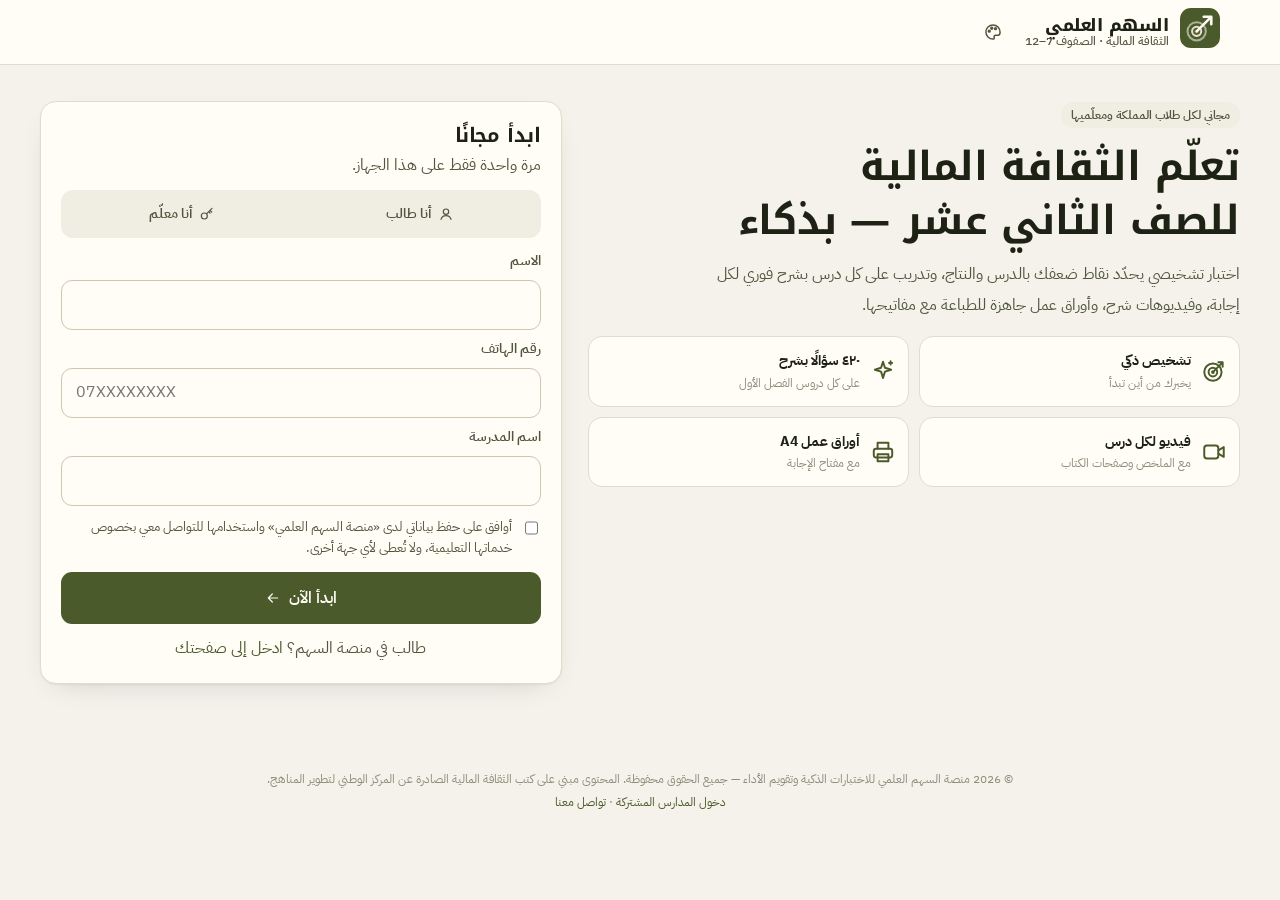
==== commit e71098a9: "Add files via upload" ====
--- a/learn.html
+++ b/learn.html
@@ -1,35 +1,3 @@
-<!DOCTYPE html>
-<html lang="ar" dir="rtl" data-skin="olive">
-<head>
-<meta charset="utf-8">
-<meta http-equiv="Cache-Control" content="no-cache, must-revalidate">
-<meta name="viewport" content="width=device-width, initial-scale=1, viewport-fit=cover">
-<meta name="theme-color" content="#3d4a22">
-<meta name="description" content="تعلّم الثقافة المالية للصف الثاني عشر مجانًا: اختبار تشخيصي ذكي، تدريب على كل درس بشرح فوري، فيديوهات، وأوراق عمل للطباعة — منصة السهم العلمي.">
-<title>تعلّم مجانًا — الثقافة المالية | منصة السهم العلمي</title>
-<link rel="manifest" href="manifest.webmanifest">
-<link rel="icon" href="assets/icon.svg?v=3.9.2" type="image/svg+xml">
-<link rel="preconnect" href="https://fonts.googleapis.com">
-<link rel="preconnect" href="https://fonts.gstatic.com" crossorigin>
-<link href="https://fonts.googleapis.com/css2?family=IBM+Plex+Sans+Arabic:wght@400;500;600;700&family=Noto+Kufi+Arabic:wght@600;700;800&family=Amiri:wght@700&display=swap" rel="stylesheet">
-<link rel="stylesheet" href="assets/brand.css?v=3.9.2">
-<link rel="stylesheet" href="assets/learn.css?v=3.9.2">
-</head>
-<body>
-  <header class="appbar"><div class="container">
-    <a class="brand" href="#" id="lnHome"><span data-logo></span><span class="wm"><b>السهم العلمي</b><span>تعلّم مجانًا · الثقافة المالية</span></span></a>
-    <div class="who hide" id="lnWho"><b id="lnName">—</b><span class="pill" id="lnRole"></span></div>
-    <button class="iconbtn" id="lnSkin" title="المظهر" aria-label="تغيير المظهر"><i data-ic="palette"></i></button>
-    <a class="btn outline sm hide-sm" href="index.html"><i data-ic="user" class="sm"></i>دخول طلاب المنصة</a>
-  </div></header>
-  <main class="dash container" id="ln"></main>
-  <footer class="ln-foot"><div class="container">© <span id="lnYr"></span> منصة السهم العلمي للاختبارات الذكية وتقويم الأداء — جميع الحقوق محفوظة. يُسمح بطباعة أوراق العمل للاستخدام التعليمي مع بقاء اسم المنصة عليها.</div></footer>
-
-<script src="assets/config.js?v=3.9.2"></script>
-<script src="assets/icons.js?v=3.9.2"></script>
-<script src="assets/common.js?v=3.9.2"></script>
-<script src="assets/print-pro.js?v=3.9.2"></script>
-<script src="assets/learn-records.js?v=3.9.2"></script>
-<script src="assets/learn.js?v=3.9.2"></script>
-</body>
-</html>
+<!DOCTYPE html><html lang="ar" dir="rtl"><head><meta charset="utf-8"><title>منصة السهم العلمي</title>
+<meta http-equiv="refresh" content="0; url=index.html?home=1"><script>location.replace("index.html?home=1" + (location.hash || ""));</script></head>
+<body><a href="index.html?home=1">انتقل إلى منصة السهم العلمي</a></body></html>
